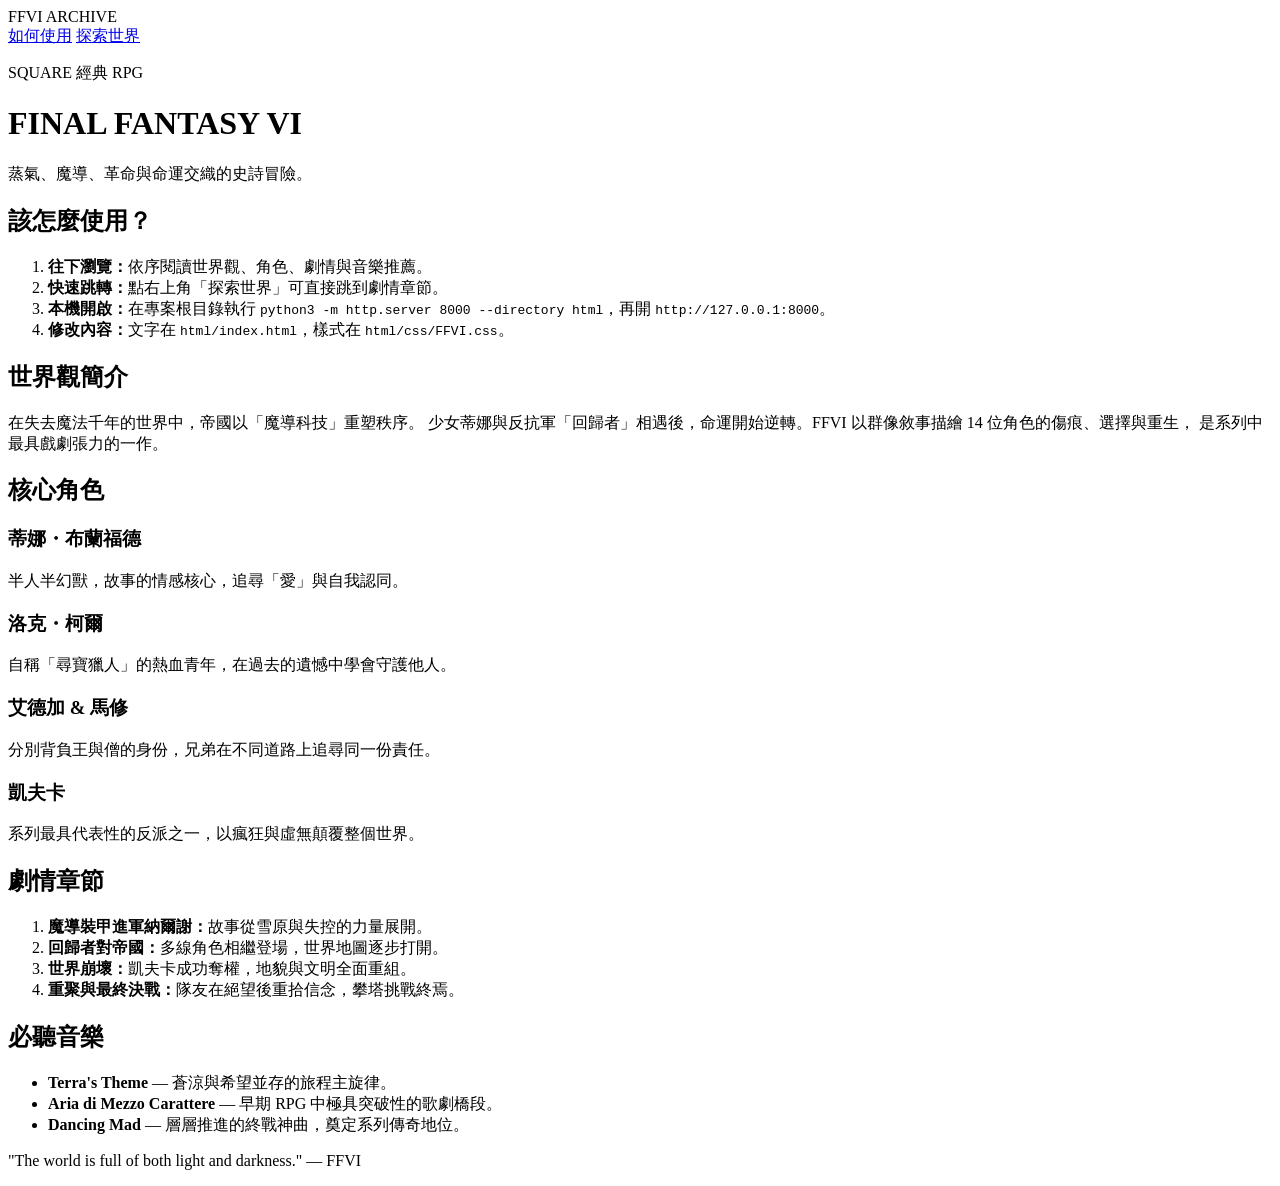
==== docs/index.html @ 58fc04d3 "Create index.html for Final Fantasy VI theme site This HTML document introduces the Final Fantasy VI" ====
<!DOCTYPE html>
<html lang="zh-Hant">
<head>
  <meta charset="UTF-8">
  <meta name="viewport" content="width=device-width, initial-scale=1.0">
  <meta name="description" content="Final Fantasy VI 主題介紹網站，包含角色、劇情章節、音樂亮點與使用方式。">
  <title>Final Fantasy VI | Returners Archive</title>
  <link rel="stylesheet" href="css/FFVI.css">
</head>
<body>
  <header class="hero">
    <nav class="nav">
      <div class="brand">FFVI ARCHIVE</div>
      <div class="nav-links">
        <a class="link" href="#usage">如何使用</a>
        <a class="cta" href="#timeline">探索世界</a>
      </div>
    </nav>
    <div class="hero-content">
      <p class="kicker">SQUARE 經典 RPG</p>
      <h1>FINAL FANTASY VI</h1>
      <p class="subtitle">蒸氣、魔導、革命與命運交織的史詩冒險。</p>
    </div>
  </header>

  <main>
    <section class="panel" id="usage">
      <h2>該怎麼使用？</h2>
      <ol>
        <li><strong>往下瀏覽：</strong>依序閱讀世界觀、角色、劇情與音樂推薦。</li>
        <li><strong>快速跳轉：</strong>點右上角「探索世界」可直接跳到劇情章節。</li>
        <li><strong>本機開啟：</strong>在專案根目錄執行 <code>python3 -m http.server 8000 --directory html</code>，再開 <code>http://127.0.0.1:8000</code>。</li>
        <li><strong>修改內容：</strong>文字在 <code>html/index.html</code>，樣式在 <code>html/css/FFVI.css</code>。</li>
      </ol>
    </section>

    <section class="panel" id="overview">
      <h2>世界觀簡介</h2>
      <p>
        在失去魔法千年的世界中，帝國以「魔導科技」重塑秩序。
        少女蒂娜與反抗軍「回歸者」相遇後，命運開始逆轉。FFVI 以群像敘事描繪 14 位角色的傷痕、選擇與重生，
        是系列中最具戲劇張力的一作。
      </p>
    </section>

    <section class="panel" id="characters">
      <h2>核心角色</h2>
      <div class="grid">
        <article>
          <h3>蒂娜・布蘭福德</h3>
          <p>半人半幻獸，故事的情感核心，追尋「愛」與自我認同。</p>
        </article>
        <article>
          <h3>洛克・柯爾</h3>
          <p>自稱「尋寶獵人」的熱血青年，在過去的遺憾中學會守護他人。</p>
        </article>
        <article>
          <h3>艾德加 & 馬修</h3>
          <p>分別背負王與僧的身份，兄弟在不同道路上追尋同一份責任。</p>
        </article>
        <article>
          <h3>凱夫卡</h3>
          <p>系列最具代表性的反派之一，以瘋狂與虛無顛覆整個世界。</p>
        </article>
      </div>
    </section>

    <section class="panel" id="timeline">
      <h2>劇情章節</h2>
      <ol>
        <li><strong>魔導裝甲進軍納爾謝：</strong>故事從雪原與失控的力量展開。</li>
        <li><strong>回歸者對帝國：</strong>多線角色相繼登場，世界地圖逐步打開。</li>
        <li><strong>世界崩壞：</strong>凱夫卡成功奪權，地貌與文明全面重組。</li>
        <li><strong>重聚與最終決戰：</strong>隊友在絕望後重拾信念，攀塔挑戰終焉。</li>
      </ol>
    </section>

    <section class="panel" id="music">
      <h2>必聽音樂</h2>
      <ul>
        <li><strong>Terra's Theme</strong> — 蒼涼與希望並存的旅程主旋律。</li>
        <li><strong>Aria di Mezzo Carattere</strong> — 早期 RPG 中極具突破性的歌劇橋段。</li>
        <li><strong>Dancing Mad</strong> — 層層推進的終戰神曲，奠定系列傳奇地位。</li>
      </ul>
    </section>
  </main>

  <footer>
    <p>"The world is full of both light and darkness." — FFVI</p>
  </footer>
</body>
</html>
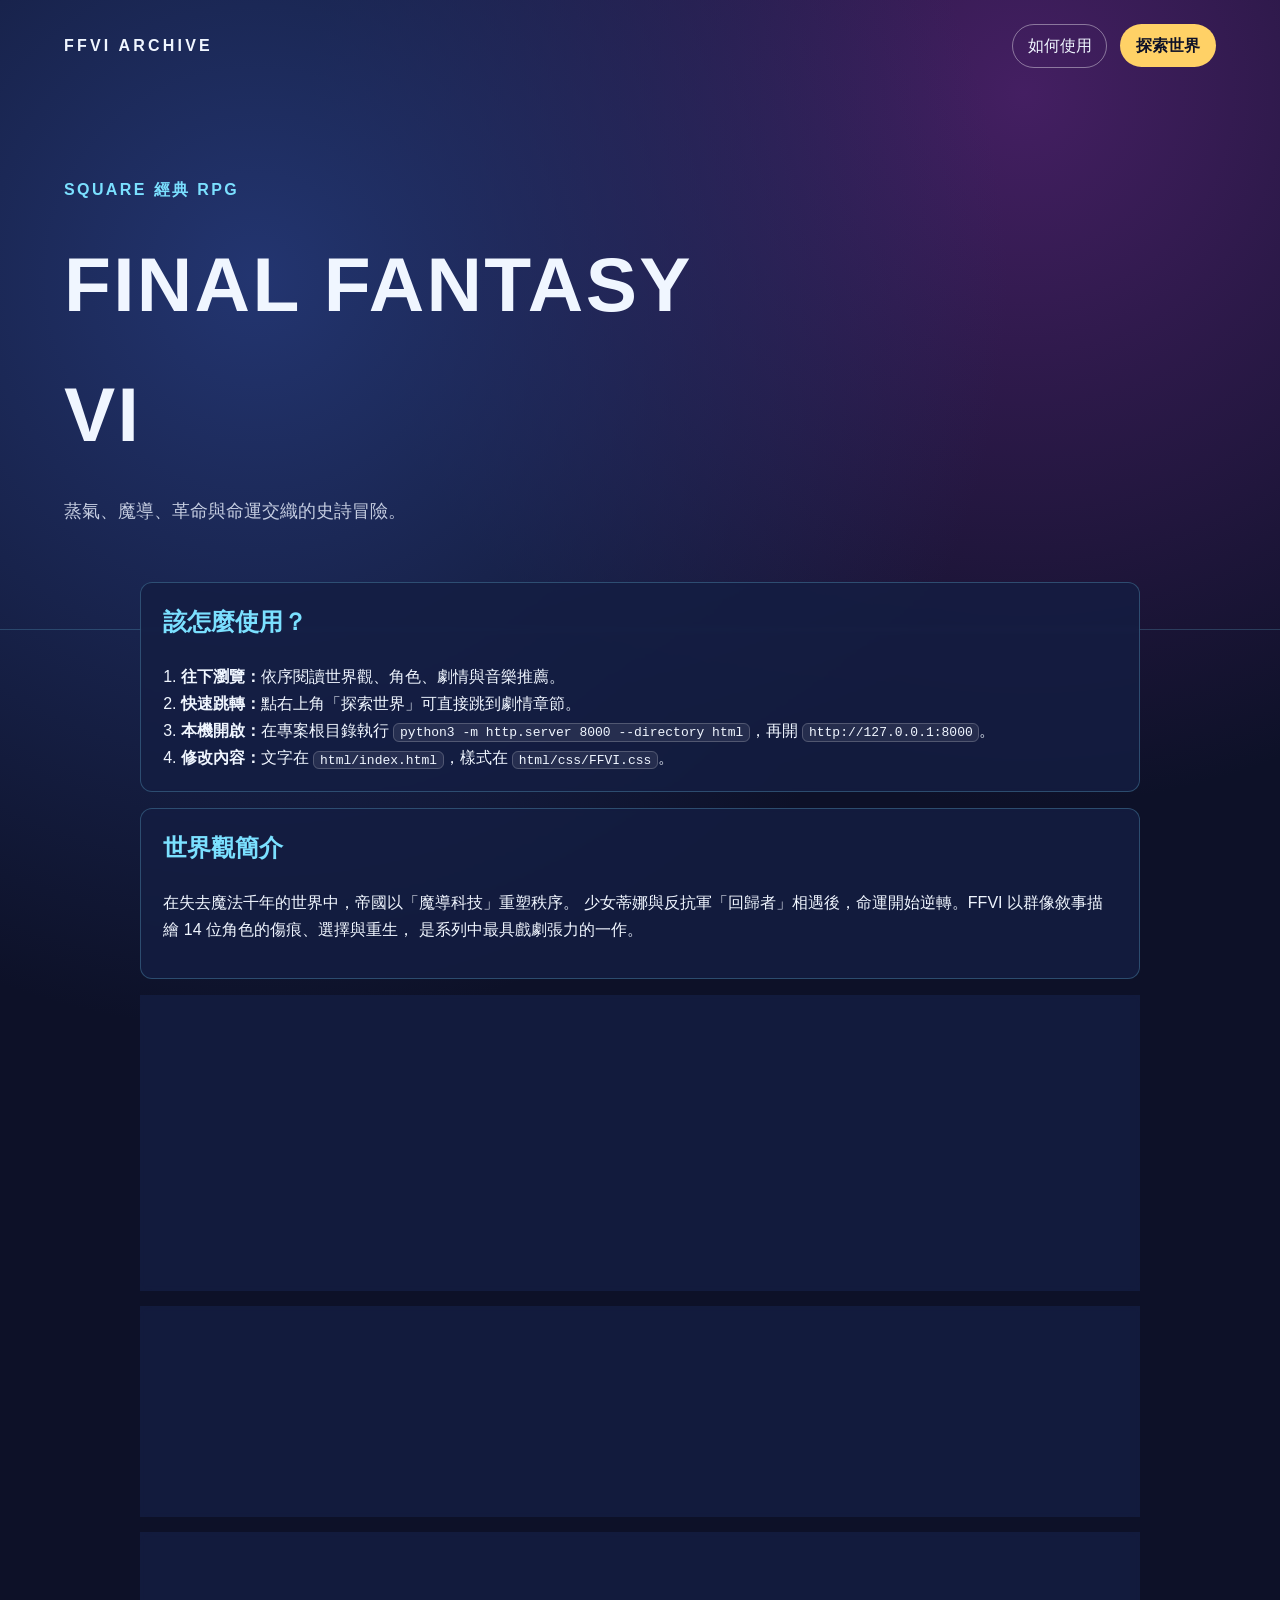
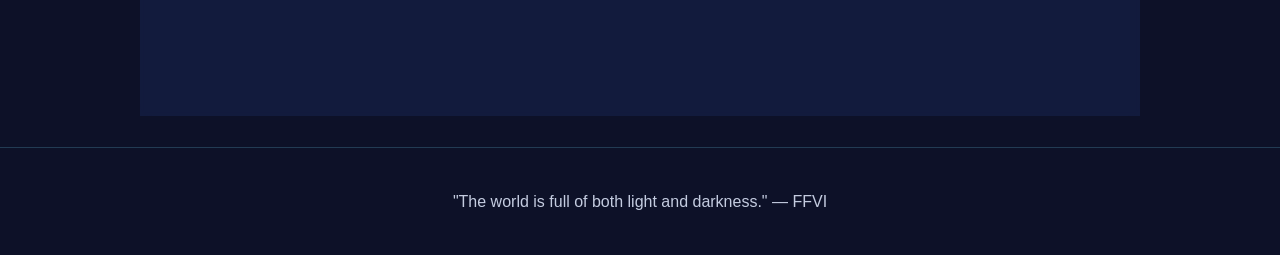
==== commit fb4f365d: "Fix stylesheet link path in index.html" ====
--- a/docs/index.html
+++ b/docs/index.html
@@ -5,7 +5,7 @@
   <meta name="viewport" content="width=device-width, initial-scale=1.0">
   <meta name="description" content="Final Fantasy VI 主題介紹網站，包含角色、劇情章節、音樂亮點與使用方式。">
   <title>Final Fantasy VI | Returners Archive</title>
-  <link rel="stylesheet" href="css/FFVI.css">
+  <link rel="stylesheet" href="css/html/css/FFVI.css">
 </head>
 <body>
   <header class="hero">
--- a/docs/css/html/css/FFVI.css
+++ b/docs/css/html/css/FFVI.css
@@ -0,0 +1,139 @@
+:root {
+  --bg: #0d1128;
+  --panel: rgba(20, 30, 66, 0.82);
+  --line: #7be0ff;
+  --text: #f0f6ff;
+  --muted: #c4cce0;
+  --accent: #ffd166;
+}
+
+* {
+  box-sizing: border-box;
+}
+
+body {
+  margin: 0;
+  font-family: "Noto Sans TC", "Segoe UI", sans-serif;
+  background:
+    radial-gradient(circle at 20% 15%, #233570 0%, transparent 40%),
+    radial-gradient(circle at 80% 5%, #441f62 0%, transparent 35%),
+    var(--bg);
+  color: var(--text);
+  line-height: 1.7;
+}
+
+.hero {
+  min-height: 70vh;
+  border-bottom: 1px solid rgba(123, 224, 255, 0.2);
+  padding: 1.5rem 5vw 4rem;
+}
+
+.nav {
+  display: flex;
+  justify-content: space-between;
+  align-items: center;
+}
+
+.brand {
+  letter-spacing: 0.2em;
+  font-weight: 700;
+}
+
+
+.nav-links {
+  display: flex;
+  align-items: center;
+  gap: 0.8rem;
+}
+
+.link {
+  color: var(--text);
+  text-decoration: none;
+  border: 1px solid rgba(255, 255, 255, 0.4);
+  padding: 0.45rem 0.9rem;
+  border-radius: 999px;
+}
+
+code {
+  background: rgba(255, 255, 255, 0.08);
+  border: 1px solid rgba(255, 255, 255, 0.2);
+  border-radius: 6px;
+  padding: 0.05rem 0.35rem;
+}
+
+.cta {
+  color: var(--bg);
+  background: var(--accent);
+  text-decoration: none;
+  padding: 0.5rem 1rem;
+  border-radius: 999px;
+  font-weight: 700;
+}
+
+.hero-content {
+  max-width: 720px;
+  margin-top: 12vh;
+}
+
+.kicker {
+  color: var(--line);
+  font-weight: 700;
+  letter-spacing: 0.15em;
+}
+
+h1 {
+  margin: 0.2rem 0 0.5rem;
+  font-size: clamp(2.1rem, 7vw, 4.8rem);
+  letter-spacing: 0.03em;
+}
+
+.subtitle {
+  color: var(--muted);
+  font-size: 1.1rem;
+}
+
+main {
+  width: min(1000px, 92vw);
+  margin: -3rem auto 2rem;
+  display: grid;
+  gap: 1rem;
+}
+
+.panel {
+  border: 1px solid rgba(123, 224, 255, 0.25);
+  border-radius: 12px;
+  padding: 1.2rem 1.4rem;
+  background: var(--panel);
+  backdrop-filter: blur(2px);
+}
+
+.panel h2 {
+  margin-top: 0;
+  color: var(--line);
+}
+
+.grid {
+  display: grid;
+  grid-template-columns: repeat(auto-fit, minmax(220px, 1fr));
+  gap: 0.8rem;
+}
+
+article {
+  border: 1px solid rgba(255, 255, 255, 0.15);
+  border-radius: 8px;
+  padding: 0.8rem;
+  background: rgba(0, 0, 0, 0.2);
+}
+
+ol,
+ul {
+  margin: 0;
+  padding-left: 1.1rem;
+}
+
+footer {
+  text-align: center;
+  color: var(--muted);
+  padding: 1.5rem;
+  border-top: 1px solid rgba(123, 224, 255, 0.2);
+}
